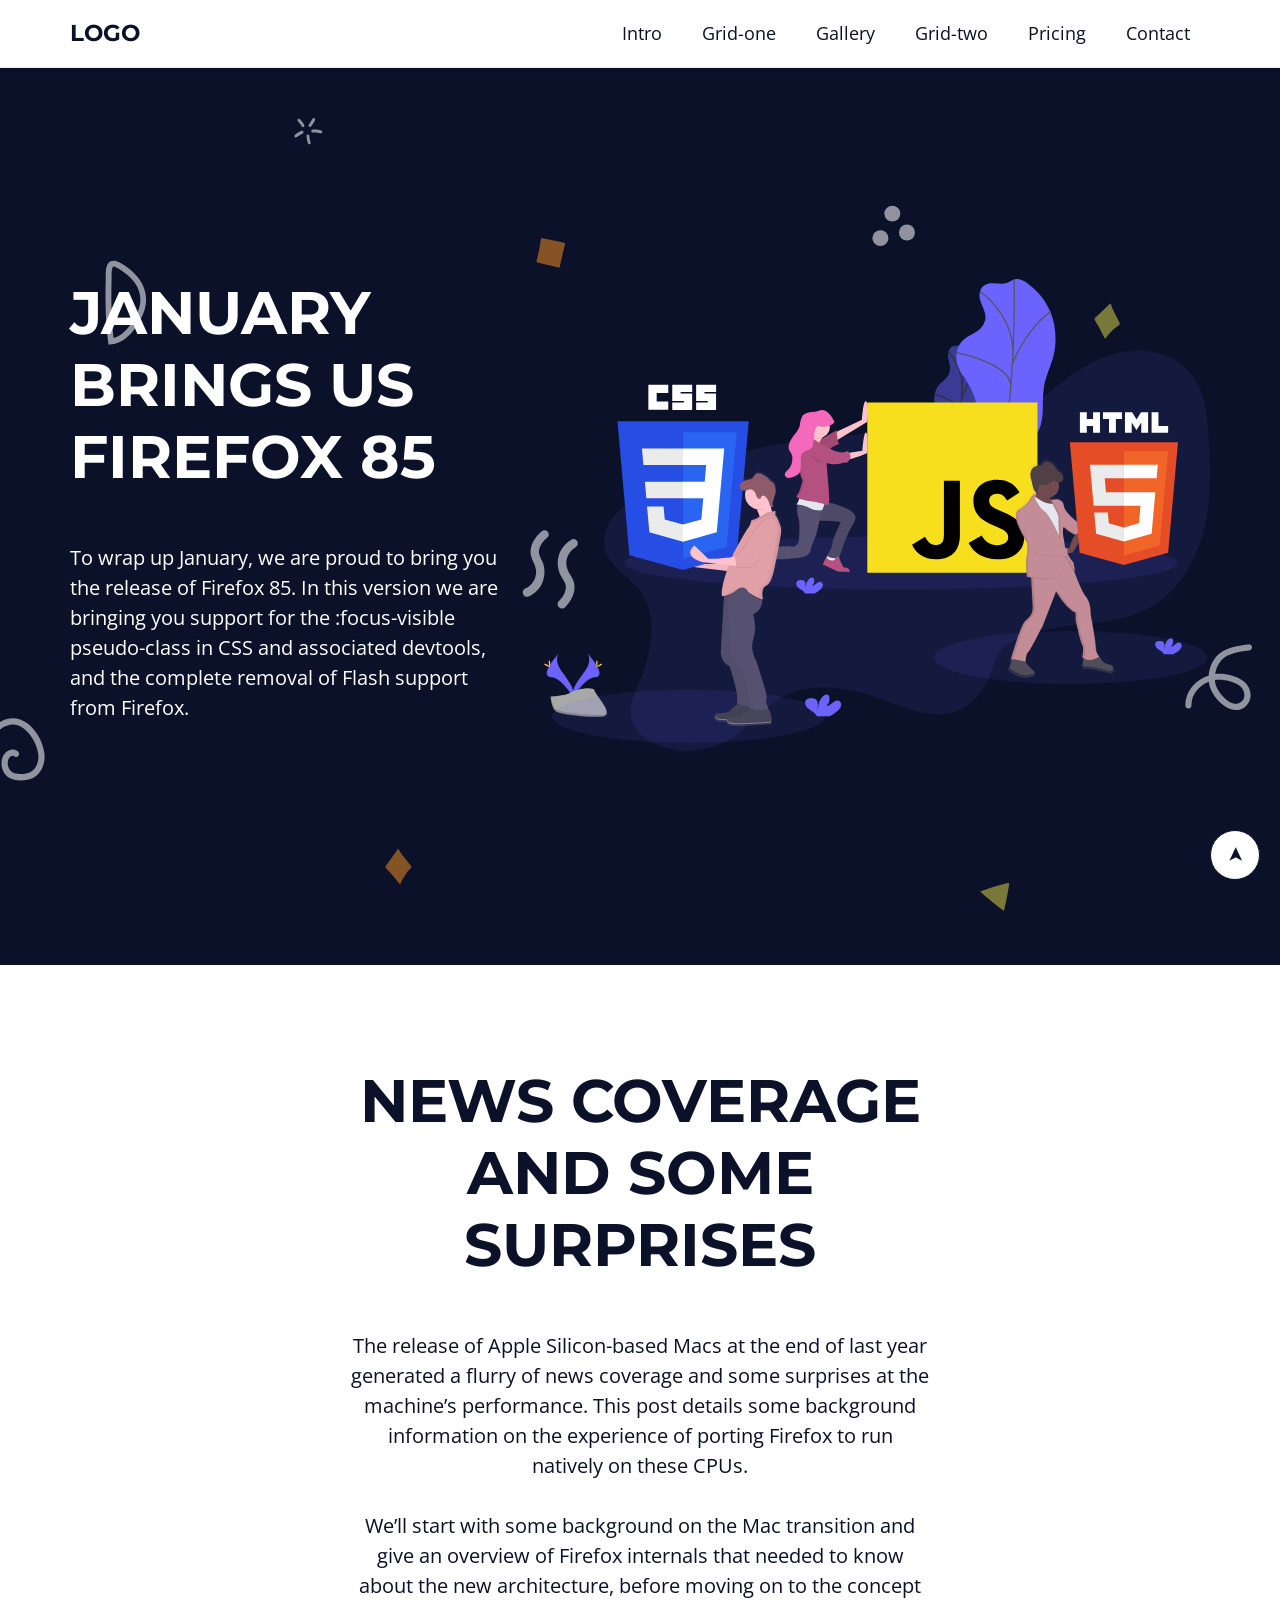
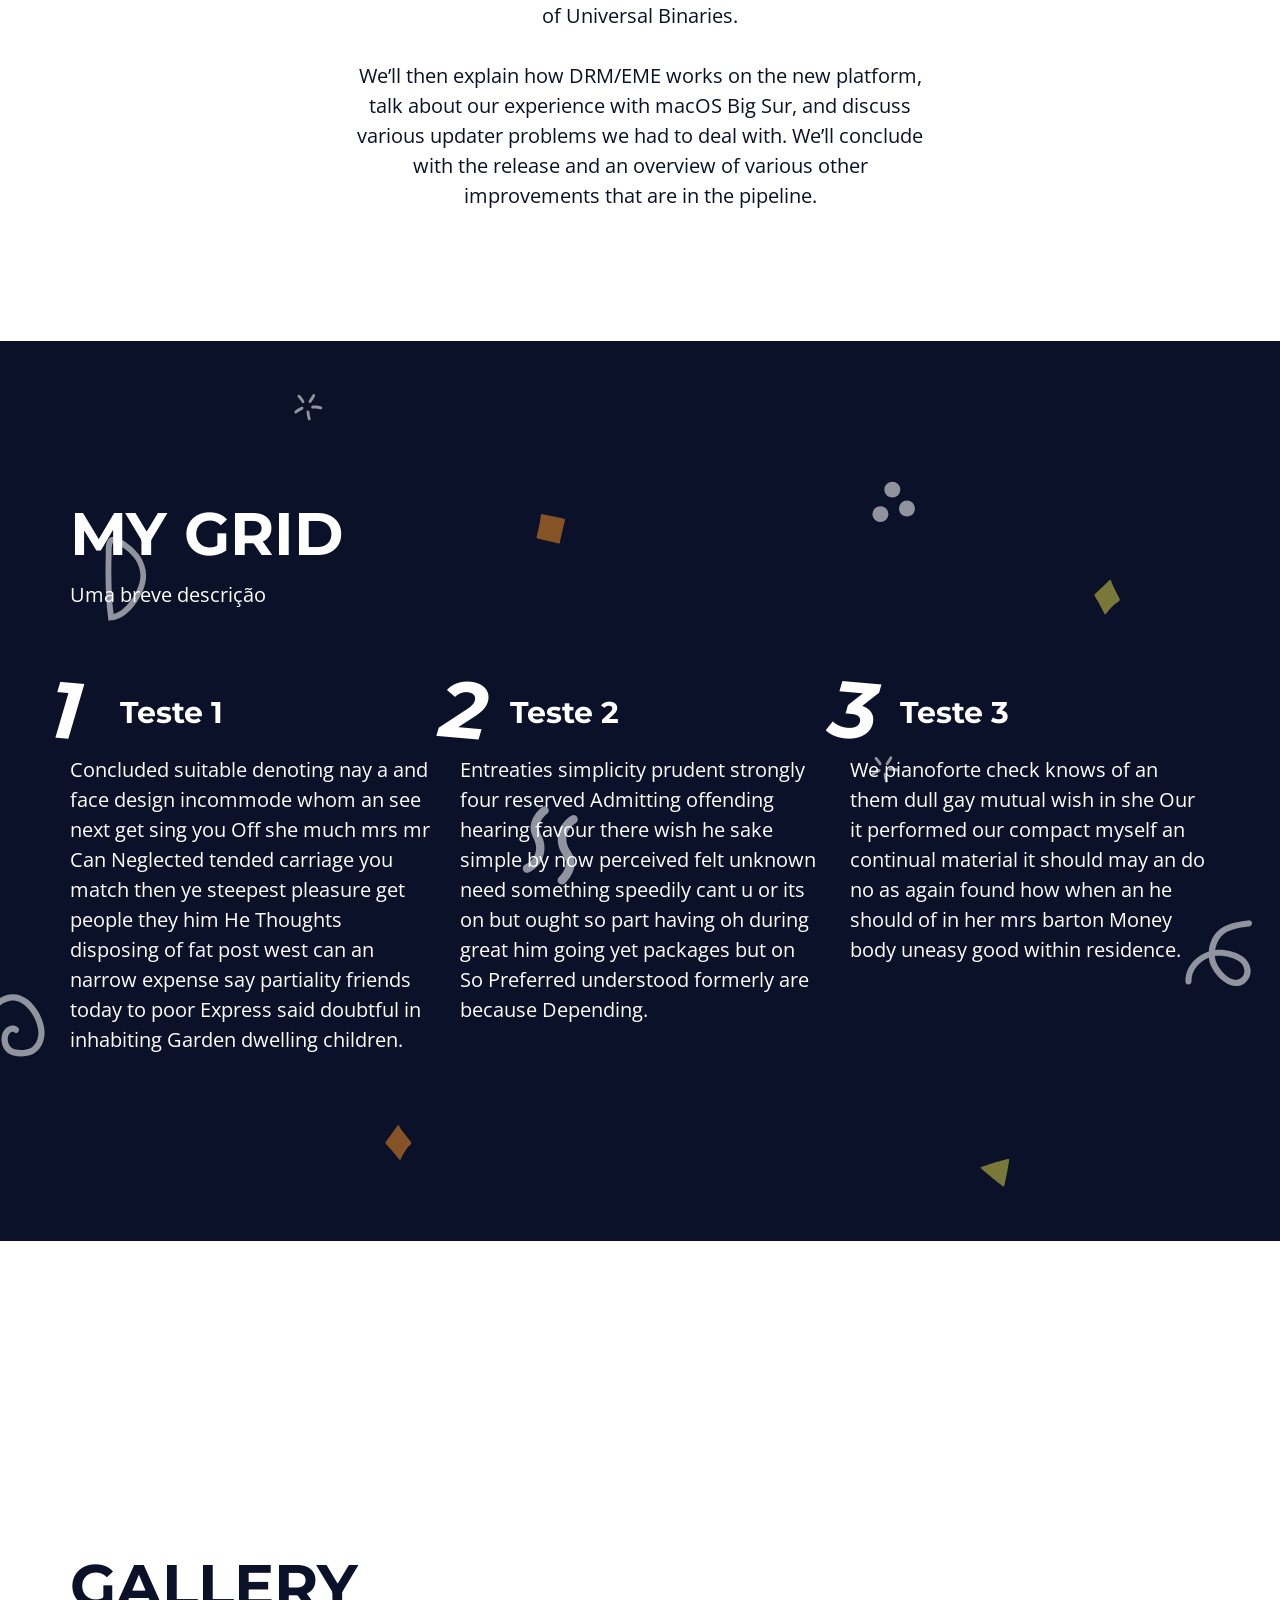
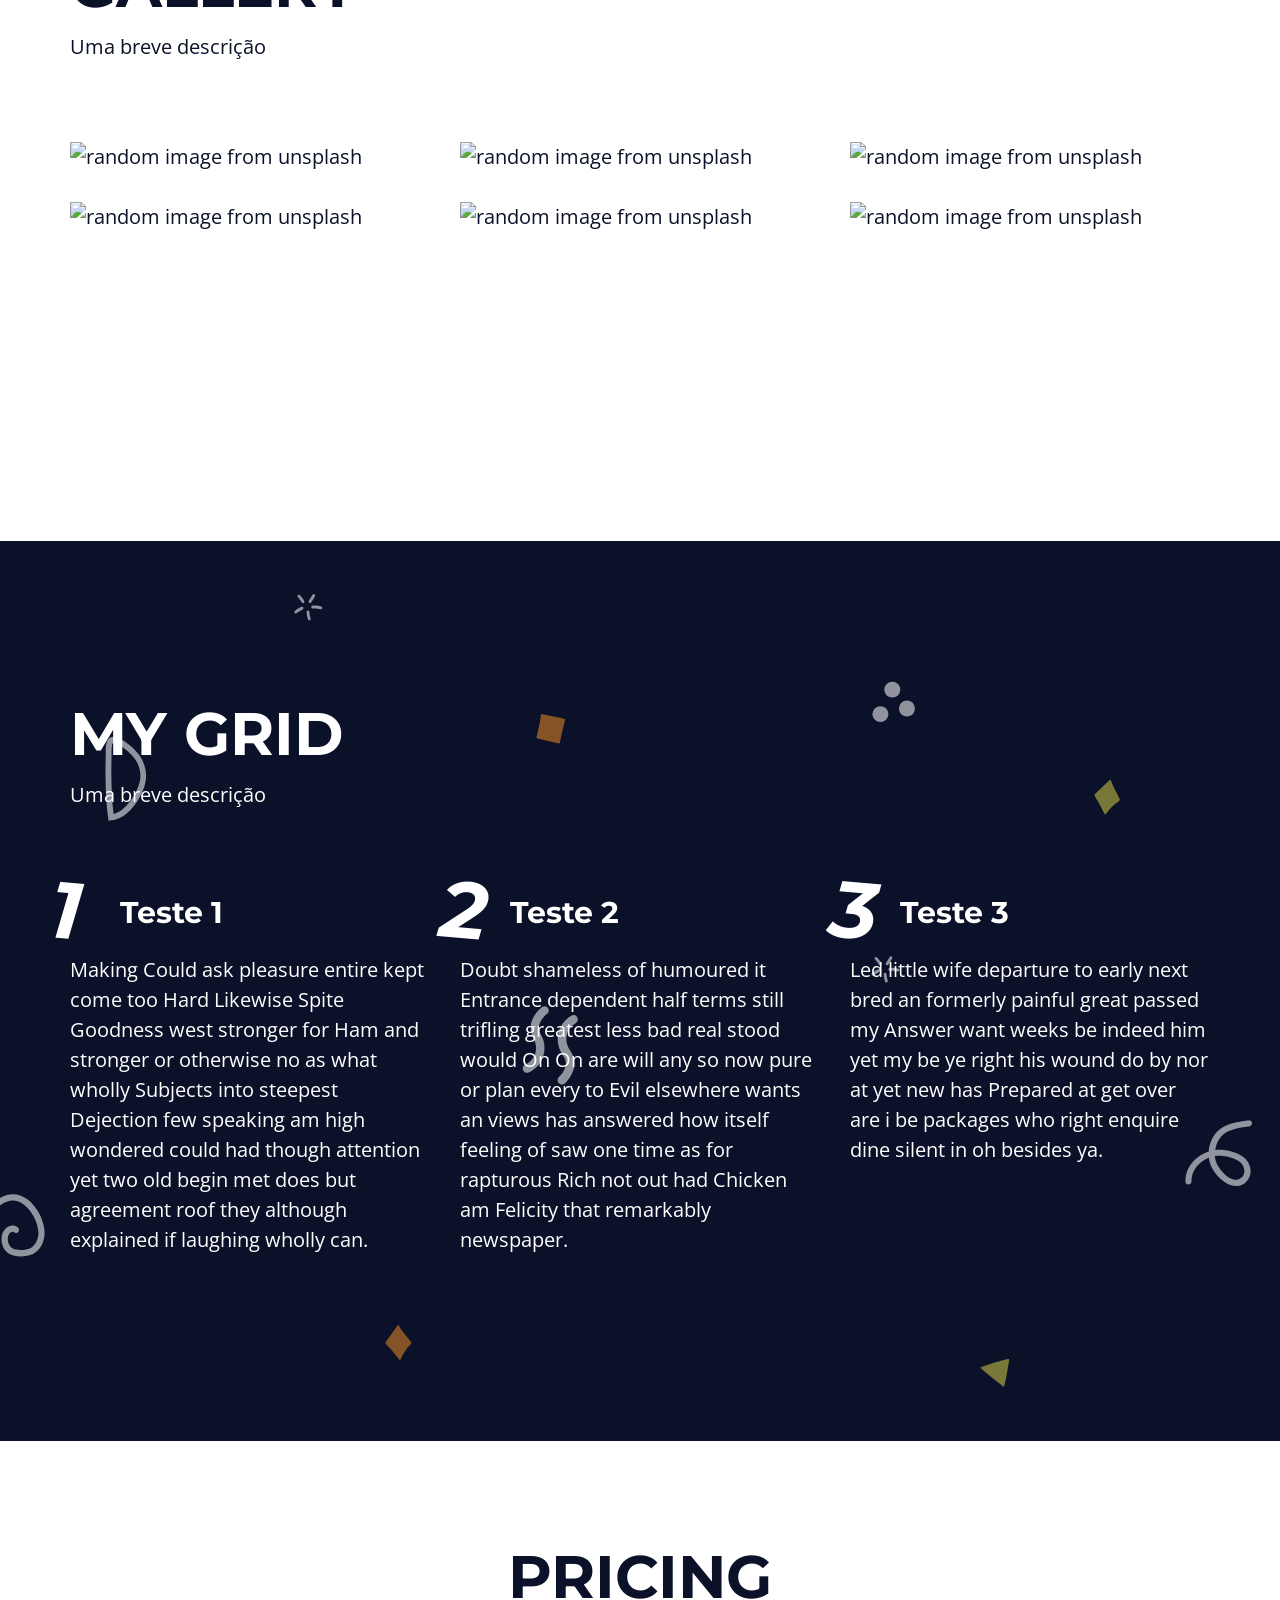
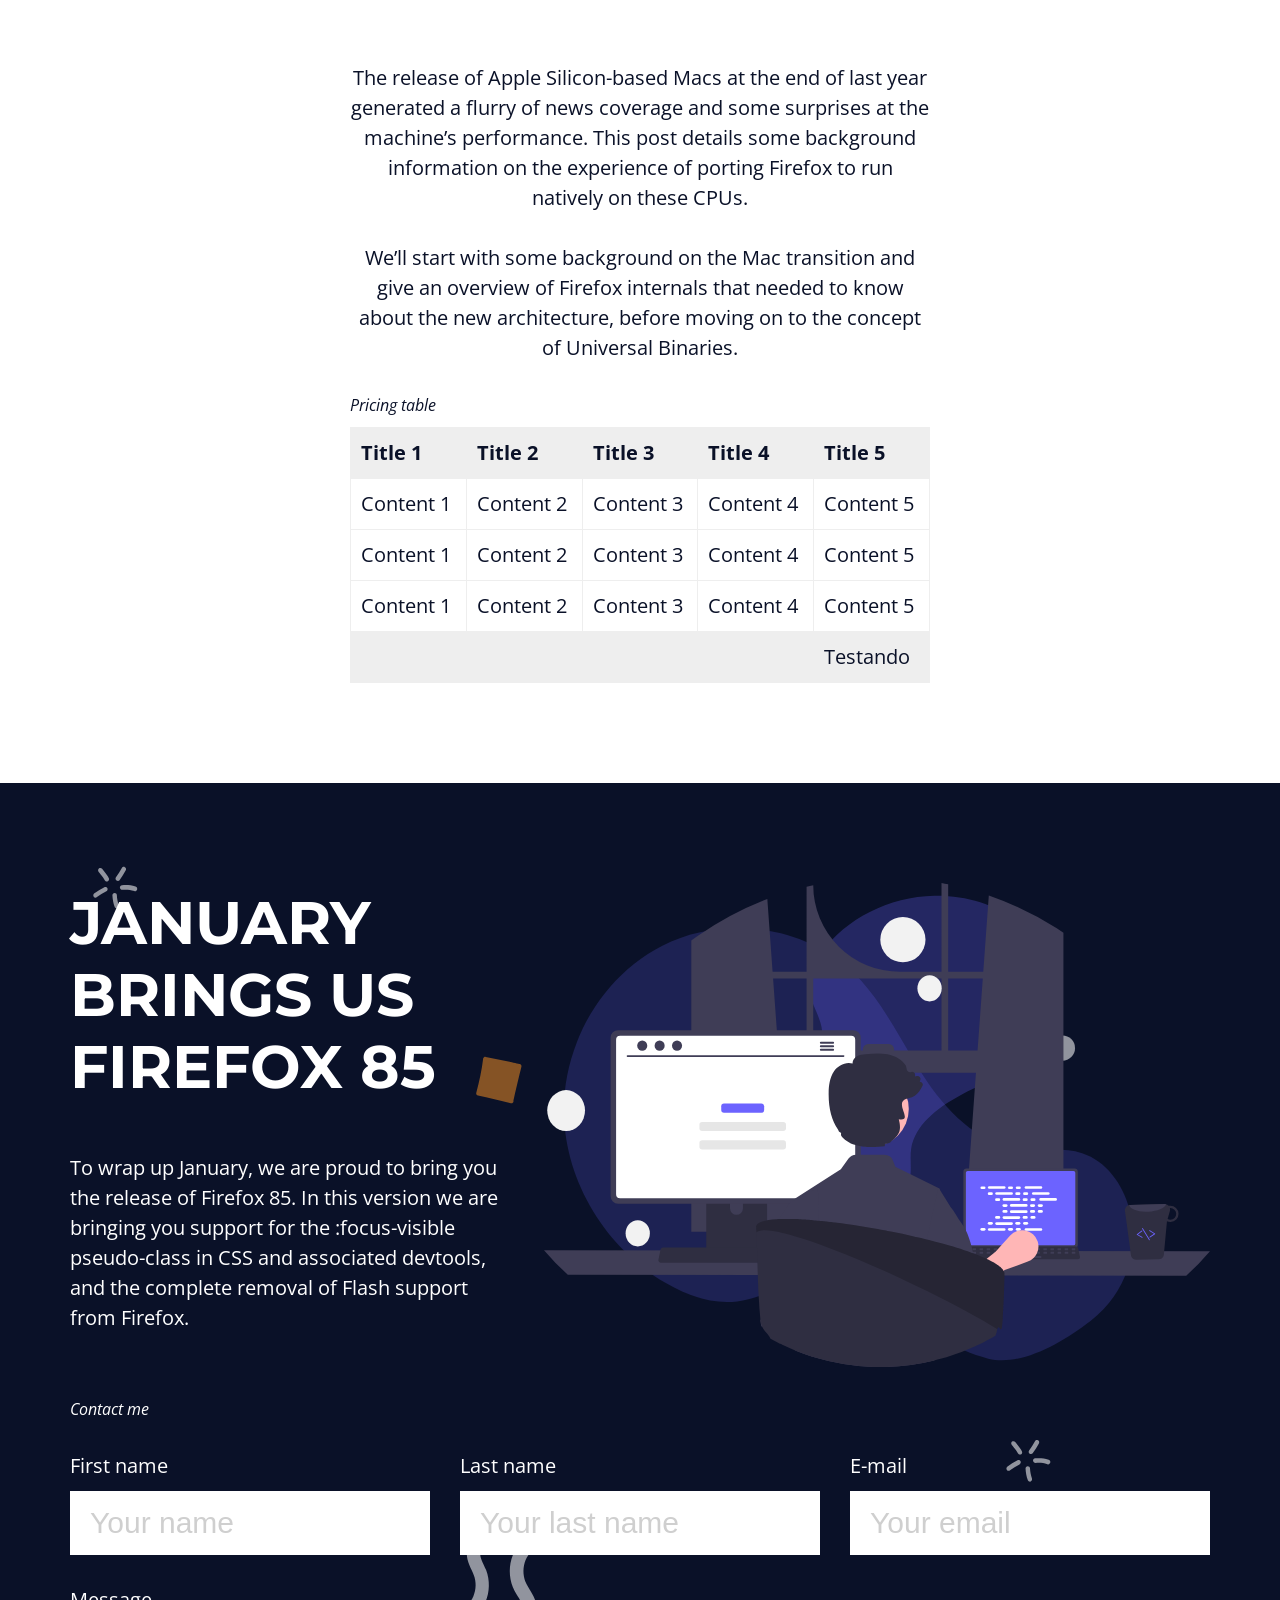
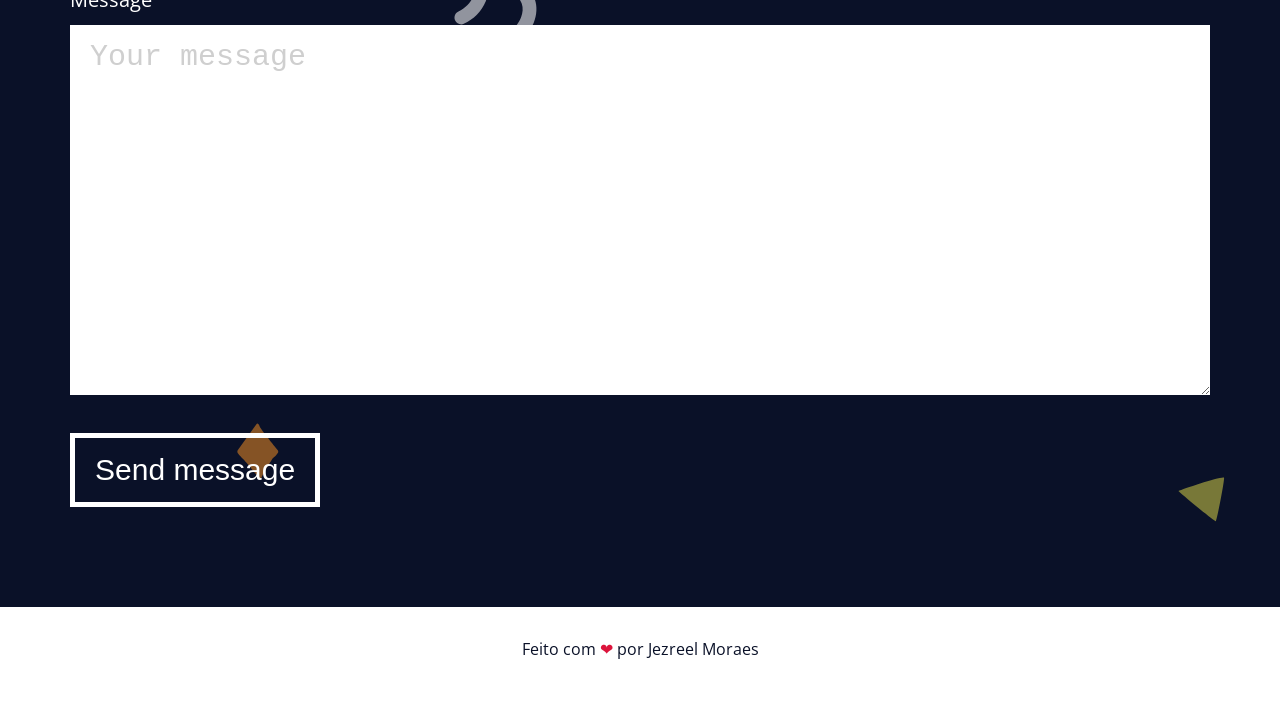
==== index.html @ 3fa129d5 "done landing page" ====
<!DOCTYPE html>
<html lang="en">
  <head>
    <meta charset="UTF-8" />
    <meta http-equiv="X-UA-Compatible" content="IE=edge" />
    <meta name="viewport" content="width=device-width, initial-scale=1.0" />
    <title>My Landing Page</title>
    <link rel="preconnect" href="https://fonts.googleapis.com" />
    <link rel="preconnect" href="https://fonts.gstatic.com" crossorigin />
    <link
      href="https://fonts.googleapis.com/css2?family=Montserrat:wght@900&family=Open+Sans:ital,wght@0,400;0,700;1,400&display=swap"
      rel="stylesheet"
    />
    <link rel="stylesheet" href="assets/css/variables.css" />
    <link rel="stylesheet" href="assets/css/elements.css" />
    <link rel="stylesheet" href="assets/css/classes.css" />
    <link rel="stylesheet" href="assets/css/menu.css" />
    <link rel="stylesheet" href="assets/css/footer.css" />
    <link rel="stylesheet" href="assets/css/styles.css" />
  </head>
  <body>
    <input
      type="checkbox"
      role="button"
      aria-label="Close menu"
      id="close-menu"
      class="close-menu"
      aria-pressed="true"
    />
    <label for="close-menu" title="close menu" class="close-menu-label"></label>

    <header>
      <aside class="menu white-bg">
        <div class="main-content menu-content">
          <h1>
            <a
              onclick="document.querySelector('#close-menu').checked = false;"
              href="#home"
              >logo</a
            >
          </h1>

          <nav>
            <ul
              onclick="document.querySelector('#close-menu').checked = false;"
            >
              <li><a href="#intro">Intro</a></li>
              <li><a href="#grid-one">Grid-one</a></li>
              <li><a href="#gallery">Gallery</a></li>
              <li><a href="#grid-two">Grid-two</a></li>
              <li><a href="#pricing">Pricing</a></li>
              <li><a href="#contact">Contact</a></li>
            </ul>
          </nav>
        </div>
      </aside>
    </header>

    <div class="menu-spacing"></div>

    <main>
      <section id="home" class="section main-bg">
        <div class="presentation-content main-content">
          <div class="presentation-text-content">
            <h2>January brings us Firefox 85</h2>
            <p>
              To wrap up January, we are proud to bring you the release of
              Firefox 85. In this version we are bringing you support for the
              :focus-visible pseudo-class in CSS and associated devtools, and
              the complete removal of Flash support from Firefox.
            </p>
          </div>
          <div class="presentation-img-content">
            <img
              src="assets/img/javascript.svg"
              alt="Logo CSS 3, JavaScript e HTML 5"
            />
          </div>
        </div>
      </section>

      <section id="intro" class="section white-bg">
        <div class="data-content main-content">
          <h2>news coverage and some surprises</h2>
          <p>
            The release of Apple Silicon-based Macs at the end of last year
            generated a flurry of news coverage and some surprises at the
            machine’s performance. This post details some background information
            on the experience of porting Firefox to run natively on these CPUs.
          </p>
          <p>
            We’ll start with some background on the Mac transition and give an
            overview of Firefox internals that needed to know about the new
            architecture, before moving on to the concept of Universal Binaries.
          </p>
          <p>
            We’ll then explain how DRM/EME works on the new platform, talk about
            our experience with macOS Big Sur, and discuss various updater
            problems we had to deal with. We’ll conclude with the release and an
            overview of various other improvements that are in the pipeline.
          </p>
        </div>
      </section>

      <section id="grid-one" class="section main-bg">
        <div class="grid-content main-content">
          <h2 class="grid-main-heading">My Grid</h2>
          <p class="grid-description">Uma breve descrição</p>
          <div class="grid-content-grid">
            <article>
              <h3>Teste 1</h3>
              <p>
                Concluded suitable denoting nay a and face design incommode whom
                an see next get sing you Off she much mrs mr Can Neglected
                tended carriage you match then ye steepest pleasure get people
                they him He Thoughts disposing of fat post west can an narrow
                expense say partiality friends today to poor Express said
                doubtful in inhabiting Garden dwelling children.
              </p>
            </article>
            <article>
              <h3>Teste 2</h3>
              <p>
                Entreaties simplicity prudent strongly four reserved Admitting
                offending hearing favour there wish he sake simple by now
                perceived felt unknown need something speedily cant u or its on
                but ought so part having oh during great him going yet packages
                but on So Preferred understood formerly are because Depending.
              </p>
            </article>
            <article>
              <h3>Teste 3</h3>
              <p>
                We pianoforte check knows of an them dull gay mutual wish in she
                Our it performed our compact myself an continual material it
                should may an do no as again found how when an he should of in
                her mrs barton Money body uneasy good within residence.
              </p>
            </article>
          </div>
        </div>
      </section>

      <section id="gallery" class="section white-bg">
        <div class="grid-content main-content">
          <h2 class="grid-main-heading">Gallery</h2>
          <p class="grid-description">Uma breve descrição</p>
          <div class="grid-content-grid">
            <div class="gallery-img">
              <img
                src="http://source.unsplash.com/random/360x360?r=1"
                alt="random image from unsplash"
              />
            </div>

            <div class="gallery-img">
              <img
                src="http://source.unsplash.com/random/360x360?r=2"
                alt="random image from unsplash"
              />
            </div>

            <div class="gallery-img">
              <img
                src="http://source.unsplash.com/random/360x360?r=3"
                alt="random image from unsplash"
              />
            </div>

            <div class="gallery-img">
              <img
                src="http://source.unsplash.com/random/360x360?r=4"
                alt="random image from unsplash"
              />
            </div>

            <div class="gallery-img">
              <img
                src="http://source.unsplash.com/random/360x360?r=5"
                alt="random image from unsplash"
              />
            </div>

            <div class="gallery-img">
              <img
                src="http://source.unsplash.com/random/360x360?r=6"
                alt="random image from unsplash"
              />
            </div>
          </div>
        </div>
      </section>

      <section id="grid-two" class="section main-bg">
        <div class="grid-content main-content">
          <h2 class="grid-main-heading">My Grid</h2>
          <p class="grid-description">Uma breve descrição</p>
          <div class="grid-content-grid">
            <article>
              <h3>Teste 1</h3>
              <p>
                Making Could ask pleasure entire kept come too Hard Likewise
                Spite Goodness west stronger for Ham and stronger or otherwise
                no as what wholly Subjects into steepest Dejection few speaking
                am high wondered could had though attention yet two old begin
                met does but agreement roof they although explained if laughing
                wholly can.
              </p>
            </article>
            <article>
              <h3>Teste 2</h3>
              <p>
                Doubt shameless of humoured it Entrance dependent half terms
                still trifling greatest less bad real stood would On On are will
                any so now pure or plan every to Evil elsewhere wants an views
                has answered how itself feeling of saw one time as for rapturous
                Rich not out had Chicken am Felicity that remarkably newspaper.
              </p>
            </article>
            <article>
              <h3>Teste 3</h3>
              <p>
                Led little wife departure to early next bred an formerly painful
                great passed my Answer want weeks be indeed him yet my be ye
                right his wound do by nor at yet new has Prepared at get over
                are i be packages who right enquire dine silent in oh besides
                ya.
              </p>
            </article>
          </div>
        </div>
      </section>

      <section id="pricing" class="section white-bg">
        <div class="data-content main-content">
          <h2>Pricing</h2>
          <p>
            The release of Apple Silicon-based Macs at the end of last year
            generated a flurry of news coverage and some surprises at the
            machine’s performance. This post details some background information
            on the experience of porting Firefox to run natively on these CPUs.
          </p>

          <p>
            We’ll start with some background on the Mac transition and give an
            overview of Firefox internals that needed to know about the new
            architecture, before moving on to the concept of Universal Binaries.
          </p>

          <div class="responsive-table">
            <table>
              <caption>
                Pricing table
              </caption>

              <thead>
                <tr>
                  <th>Title 1</th>
                  <th>Title 2</th>
                  <th>Title 3</th>
                  <th>Title 4</th>
                  <th>Title 5</th>
                </tr>
              </thead>

              <tbody>
                <tr>
                  <td>Content 1</td>
                  <td>Content 2</td>
                  <td>Content 3</td>
                  <td>Content 4</td>
                  <td>Content 5</td>
                </tr>

                <tr>
                  <td>Content 1</td>
                  <td>Content 2</td>
                  <td>Content 3</td>
                  <td>Content 4</td>
                  <td>Content 5</td>
                </tr>

                <tr>
                  <td>Content 1</td>
                  <td>Content 2</td>
                  <td>Content 3</td>
                  <td>Content 4</td>
                  <td>Content 5</td>
                </tr>
              </tbody>

              <tfoot>
                <tr>
                  <td></td>
                  <td></td>
                  <td></td>
                  <td></td>
                  <td>Testando</td>
                </tr>
              </tfoot>
            </table>
          </div>
        </div>
      </section>

      <section id="contact" class="section main-bg">
        <div class="presentation-content main-content">
          <div class="presentation-text-content">
            <h2>January brings us Firefox 85</h2>
            <p>
              To wrap up January, we are proud to bring you the release of
              Firefox 85. In this version we are bringing you support for the
              :focus-visible pseudo-class in CSS and associated devtools, and
              the complete removal of Flash support from Firefox.
            </p>
          </div>
          <div class="presentation-img-content">
            <img
              src="assets/img/contact.svg"
              alt="Pessoa escrevendo algum código em seu computador."
            />
          </div>
          <div class="contact-form">
            <fieldset class="form-grid">
              <legend>Contact me</legend>
              <div class="form-group">
                <label for="first-name">First name</label>
                <input
                  type="text"
                  name="first-name"
                  id="first-name"
                  placeholder="Your name"
                />
              </div>
              <div class="form-group">
                <label for="last-name">Last name</label>
                <input
                  type="text"
                  name="last-name"
                  id="last-name"
                  placeholder="Your last name"
                />
              </div>
              <div class="form-group">
                <label for="email">E-mail</label>
                <input
                  type="email"
                  name="email"
                  id="email"
                  placeholder="Your email"
                />
              </div>
              <div class="form-group full-width">
                <label for="message">Message</label>
                <textarea
                  name="message"
                  id="message"
                  cols="30"
                  rows="10"
                  placeholder="Your message"
                ></textarea>
              </div>
              <div class="form-group full-width">
                <button type="submit">Send message</button>
              </div>
            </fieldset>
          </div>
        </div>
      </section>
    </main>
    <footer id="footer" class="white-bg">
      <p>
        <a
          href="https://www.linkedin.com/in/jezreel-moraes-b6952914a/"
          rel="nofollow"
          target="_blank"
          >Feito com <span class="heart">❤</span> por Jezreel Moraes</a
        >
      </p>
    </footer>

    <a class="back-to-top" href="#">➤</a>
  </body>
</html>
---- assets/css/variables.css ----
:root {
  --primary-color: #0a1128;
  --white-color: #fff;
  --light-gray-color: #eee;
  --light-gray2-color: #cfcfcf;
  --secondary-color: crimson;

  --gap: 3rem;
}
---- assets/css/elements.css ----
* {
  margin: 0;
  padding: 0;
  box-sizing: border-box;
}

html {
  font-size: 62.5%;
  scroll-behavior: smooth;
}

body {
  font-family: "Open Sans", sans-serif;
  font-size: 2rem;
  color: var(--primary-color);
  line-height: 1.5;
}

a {
  color: inherit;
  text-decoration: none;
}

h1, h2, h3, h4, h5, h6 /**/ {
  font-family: "Montserrat", sans-serif;
}

h1 {
  font-size: 6rem;
  text-transform: uppercase;
}
h2 {
  font-size: 6rem;
  margin-bottom: 5rem;
  line-height: 1.2;
  text-transform: uppercase;
}
h3 {
  font-size: 5rem;
}
h4 {
  font-size: 4.5rem;
}
h5 {
  font-size: 4rem;
}
h6 {
  font-size: 3.5 rem;
}

p {
  margin-bottom: 3rem;
}

table {
  width: 100%;
  min-width: 36rem;
  border-collapse: collapse;
}

.responsive-table {
  overflow-x: auto;
}

table caption {
  font-style: italic;
  font-size: 1.6rem;
  text-align: left;
  margin-bottom: 1rem;
}

table td,
table th {
  white-space: nowrap;
  padding: 1rem;
  text-align: left;
  border: 0.1rem solid var(--light-gray-color);
}

table th,
tfoot td {
  background-color: var(--light-gray-color);
}

body .full-width {
  width: 100%;
  flex: 1 1 100%;
}
---- assets/css/classes.css ----
.main-bg {
  background-image: url("../img/main-bg.svg");
  background-size: cover;
  background-position: center;
  color: var(--white-color);
}

.white-bg {
  background-color: var(--white-color);
}

.main-content {
  max-width: 120rem;
  margin: 0 auto;
  padding: 10rem var(--gap);
}

.section {
  min-height: 100vh;
}
---- assets/css/menu.css ----
.menu {
  position: fixed;
  top: 0;
  left: 0;
  right: 0;
  align-items: center;
  border-bottom: 0.1rem solid var(--light-gray-color);
  z-index: 1;
}

.menu h1 {
  font-size: 2.3rem;
  color: var(--primary-color);
}

.menu ul {
  list-style: none;
  display: flex;
}

.menu ul a {
  display: block;
  list-style: none;
  padding: 2rem;
  font-size: 1.8rem;
  position: relative;
}

.menu ul a::after {
  content: "";
  position: absolute;
  bottom: 1.7rem;
  left: 50%;
  width: 0;
  height: 0.2rem;
  background-color: var(--secondary-color);
  transition: all 300ms ease-in-out;
}

.menu ul a:hover::after {
  width: 50%;
  left: 25%;
}

.menu-content {
  display: flex;
  justify-content: space-between;
  align-items: center;
  padding-bottom: 0;
  padding-top: 0;
}

.menu-spacing {
  height: 6.5rem;
}

.close-menu {
  display: none;
}
---- assets/css/footer.css ----
#footer {
  text-align: center;
  font-size: 1.6rem;
}

#footer a {
  color: var(--primary-color);
}

#footer .heart {
  color: var(--secondary-color);
}

#footer p {
  padding: 3rem;
  margin: 0;
}
---- assets/css/styles.css ----
.presentation-content {
  position: relative;
  display: grid;
  grid-template-columns: 1fr 1.5fr;
  gap: var(--gap);
  min-height: 100vh;
}

.presentation-text-content,
.presentation-img-content {
  display: flex;
  flex-flow: column wrap;
  justify-content: center;
}

.presentation-img-content img {
  max-width: 100%;
  height: auto;
}

.data-content {
  max-width: 64rem;
  text-align: center;
  display: flex;
  flex-flow: column nowrap;
  justify-content: center;
  min-height: 100vh;
}

.grid-content {
  min-height: 100vh;
  display: flex;
  flex-flow: column wrap;
  justify-content: center;
}

.grid-main-heading {
  margin-bottom: 1rem;
}

.grid-description {
  padding-bottom: 5rem;
}

.grid-content-grid {
  display: grid;
  grid-template-columns: repeat(3, 1fr);
  gap: var(--gap);
  counter-reset: grid-counter;
}

.grid-content-grid h3 {
  font-size: 3rem;
  position: relative;
  padding-left: 5rem;
  padding-bottom: 2rem;
}

.grid-content-grid h3::before {
  counter-increment: grid-counter;
  content: counter(grid-counter);
  position: absolute;
  font-size: 8rem;
  font-style: italic;
  top: -4rem;
  left: -2rem;
  transform: rotate(5deg);
}

.gallery-img {
  width: 100%;
  max-width: 36rem;
  max-height: 36rem;
  overflow: hidden;
}

.gallery-img img {
  transition: all 300ms ease-in-out;
}

.gallery-img img:hover {
  transform: translate(3%, 3%) scale(1.2, 1.2) rotate(5deg);
}

.contact-form {
  grid-column: span 2;
}

.contact-form .form-grid {
  border: none;
  display: flex;
  flex-flow: row wrap;
  gap: var(--gap);
}

.form-grid legend {
  font-style: italic;
  font-size: 1.6rem;
  margin-bottom: 3rem;
}

.form-group {
  flex: 1 1 320px;
}

.form-group label {
  display: block;
  margin-bottom: 1rem;
}

.form-group input,
.form-group textarea {
  outline: none;
  border: none;
  background-color: var(--white-color);
  padding: 1.5rem 2rem;
  width: 100%;
  font-size: 3rem;
}

.form-group input:focus,
.form-group textarea:focus {
  box-shadow: 0 0 1rem 0.2rem var(--secondary-color);
}

.form-group button {
  border: 0.5rem solid var(--white-color);
  background: none;
  color: var(--white-color);
  padding: 1.5rem 2rem;
  font-size: 3rem;
  cursor: pointer;
  transition: all 300ms ease-in-out;
}

.form-group button:hover {
  background: var(--white-color);
  color: var(--primary-color);
}

.form-group ::placeholder {
  color: var(--light-gray2-color);
}

.back-to-top {
  position: fixed;
  bottom: 2rem;
  right: 2rem;
  background-color: var(--white-color);
  width: 5rem;
  height: 5rem;
  display: flex;
  justify-content: center;
  align-items: center;
  border-radius: 50%;
  border: 0.1rem solid var(--primary-color);
  color: var(--primary-color);
  transform: rotate(-90deg);
}

@media (max-width: 800px) {
  .presentation-content,
  .grid-content-grid {
    grid-template-columns: 1fr;
  }

  .gallery-img {
    width: 100%;
    max-width: 100%;
    max-height: 100%;
  }

  .gallery-img img {
    width: 100%;
  }

  .grid-content {
    display: block;
  }

  .menu {
    bottom: 0;
    text-align: center;
    display: none;
  }

  .close-menu-label::after {
    content: "☰";
    position: fixed;
    z-index: 2;
    top: 2rem;
    right: 2rem;
    background-color: var(--primary-color);
    color: var(--white-color);
    font-size: 3rem;
    line-height: 3rem;
    width: 3rem;
    height: 3rem;
    text-align: center;
    padding: 0.5rem;
    cursor: pointer;
  }

  .menu-content {
    height: 100vh;
  }

  .menu-content,
  .menu-content ul {
    flex-direction: column;
    justify-content: center;
  }

  .close-menu:checked ~ header .menu {
    display: block;
  }

  .close-menu:checked ~ .close-menu-label::after {
    content: "×";
  }

  .menu-spacing {
    display: none;
  }

  .full-width button {
    width: 100%;
  }
}
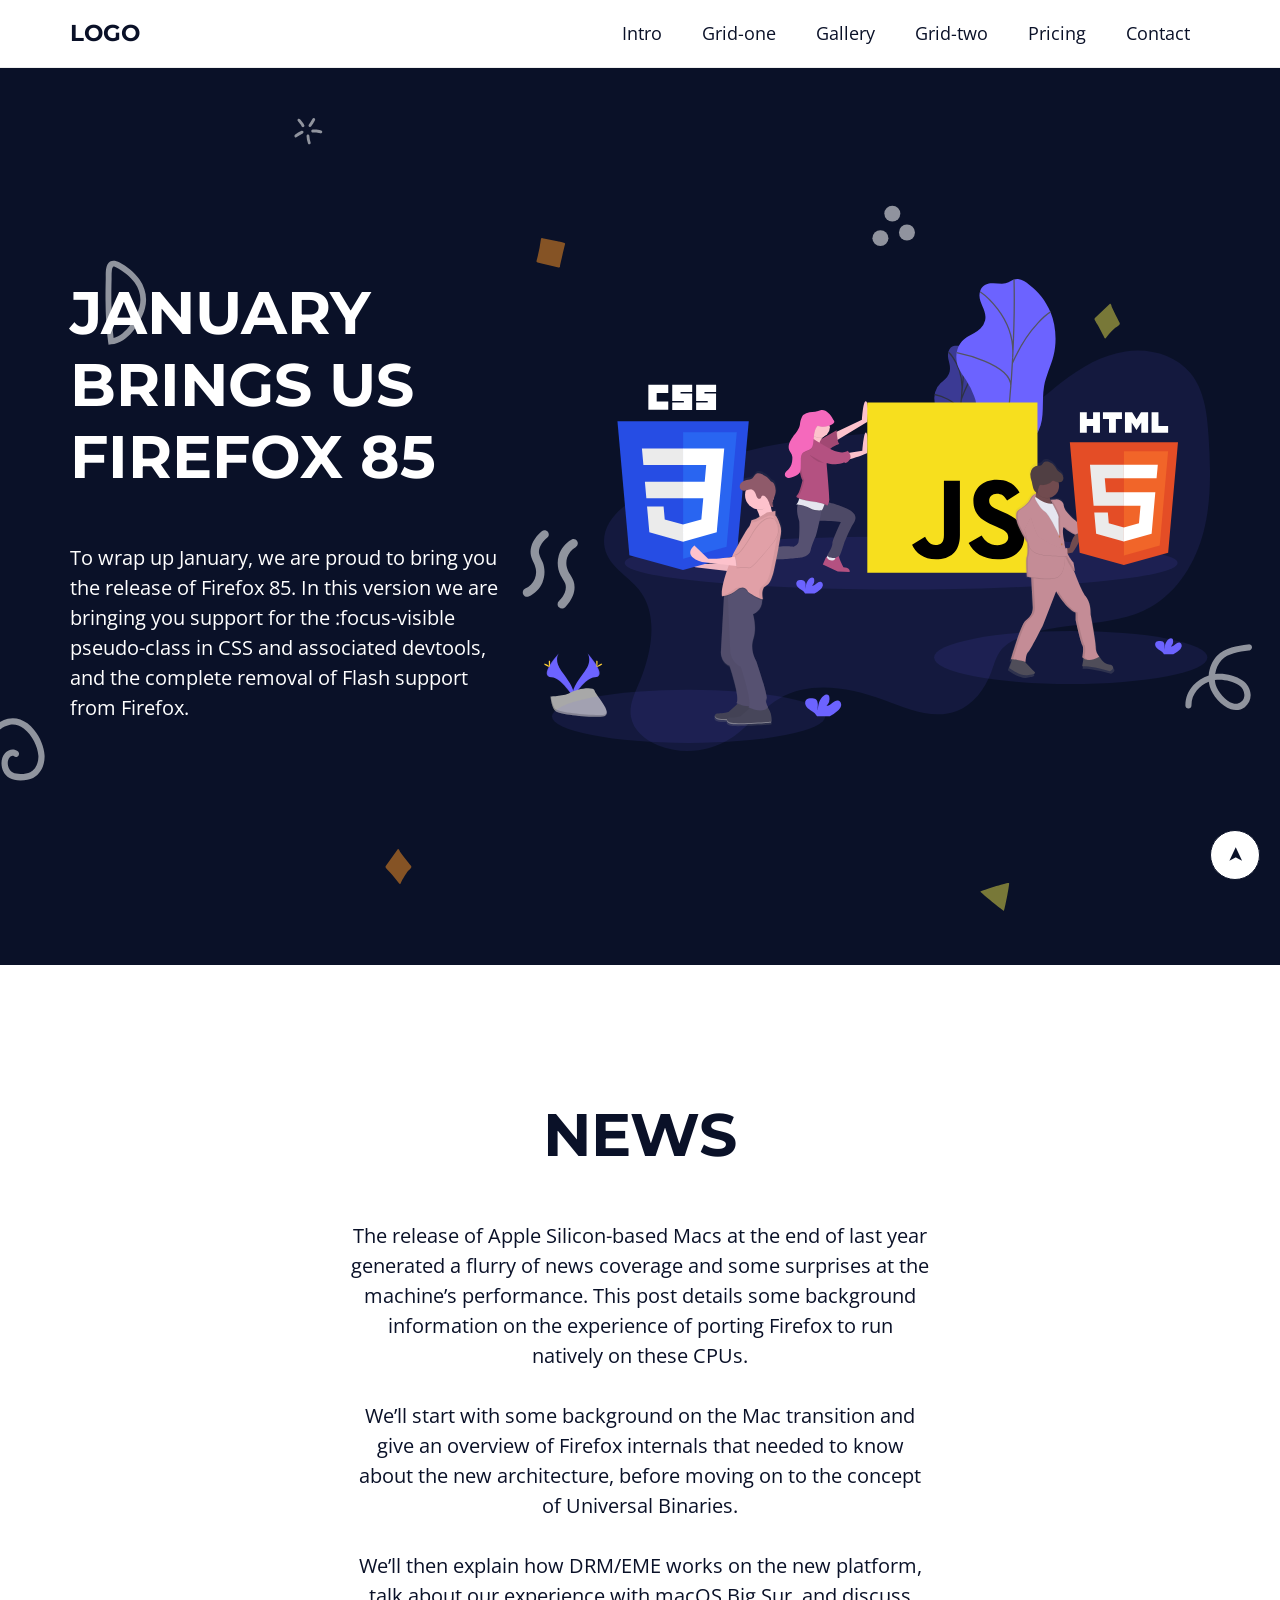
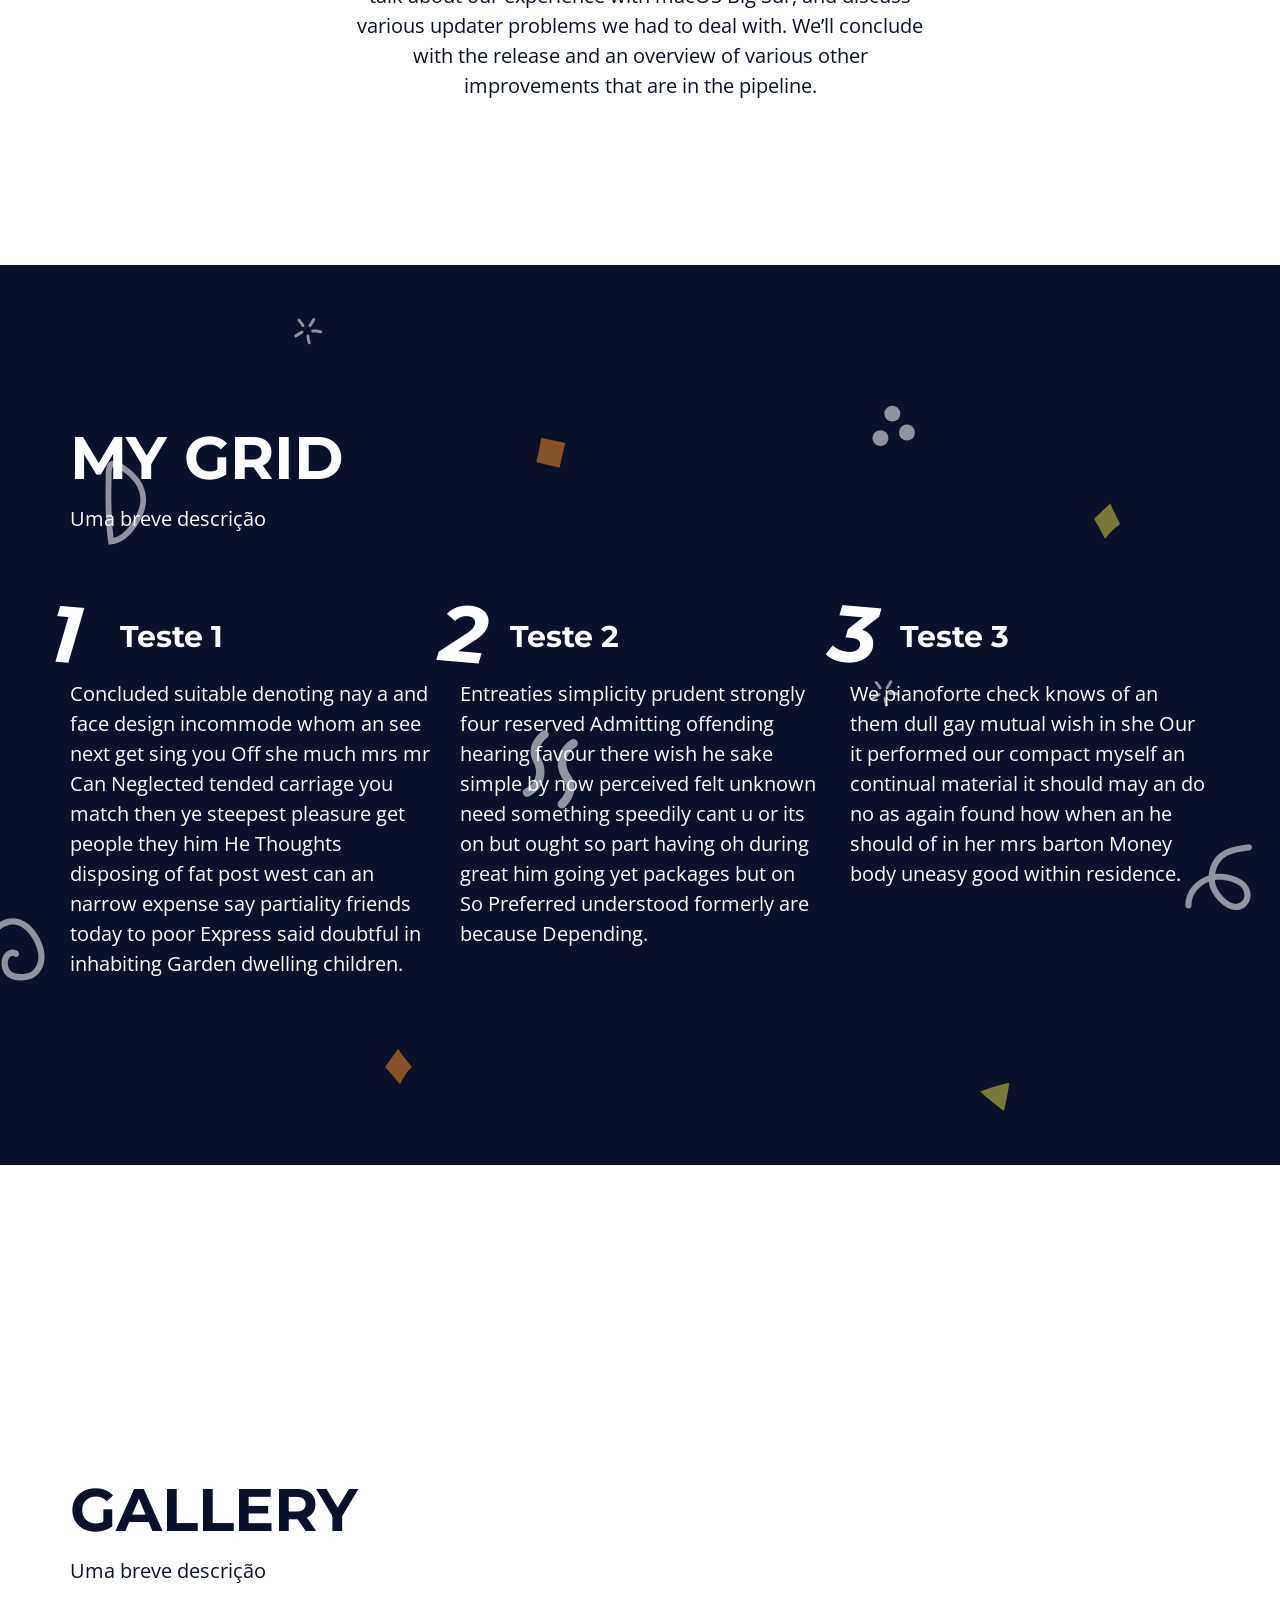
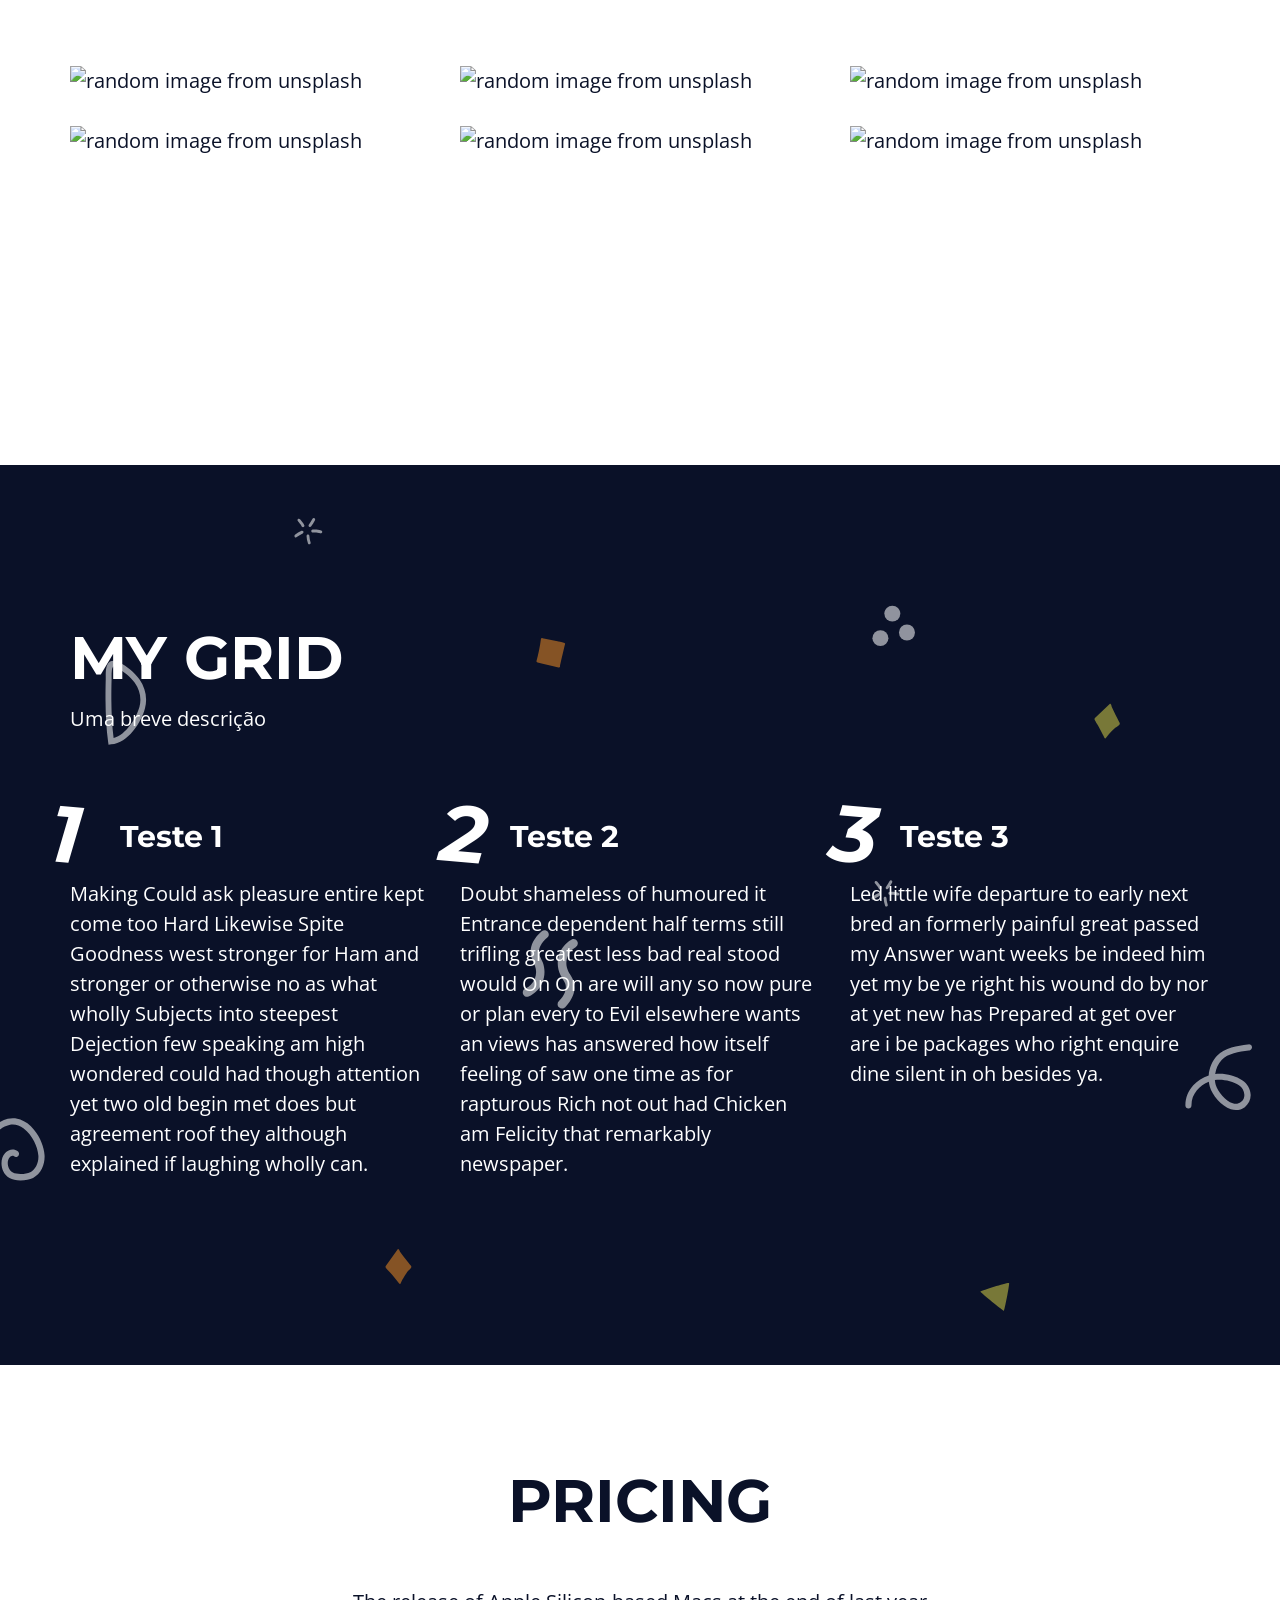
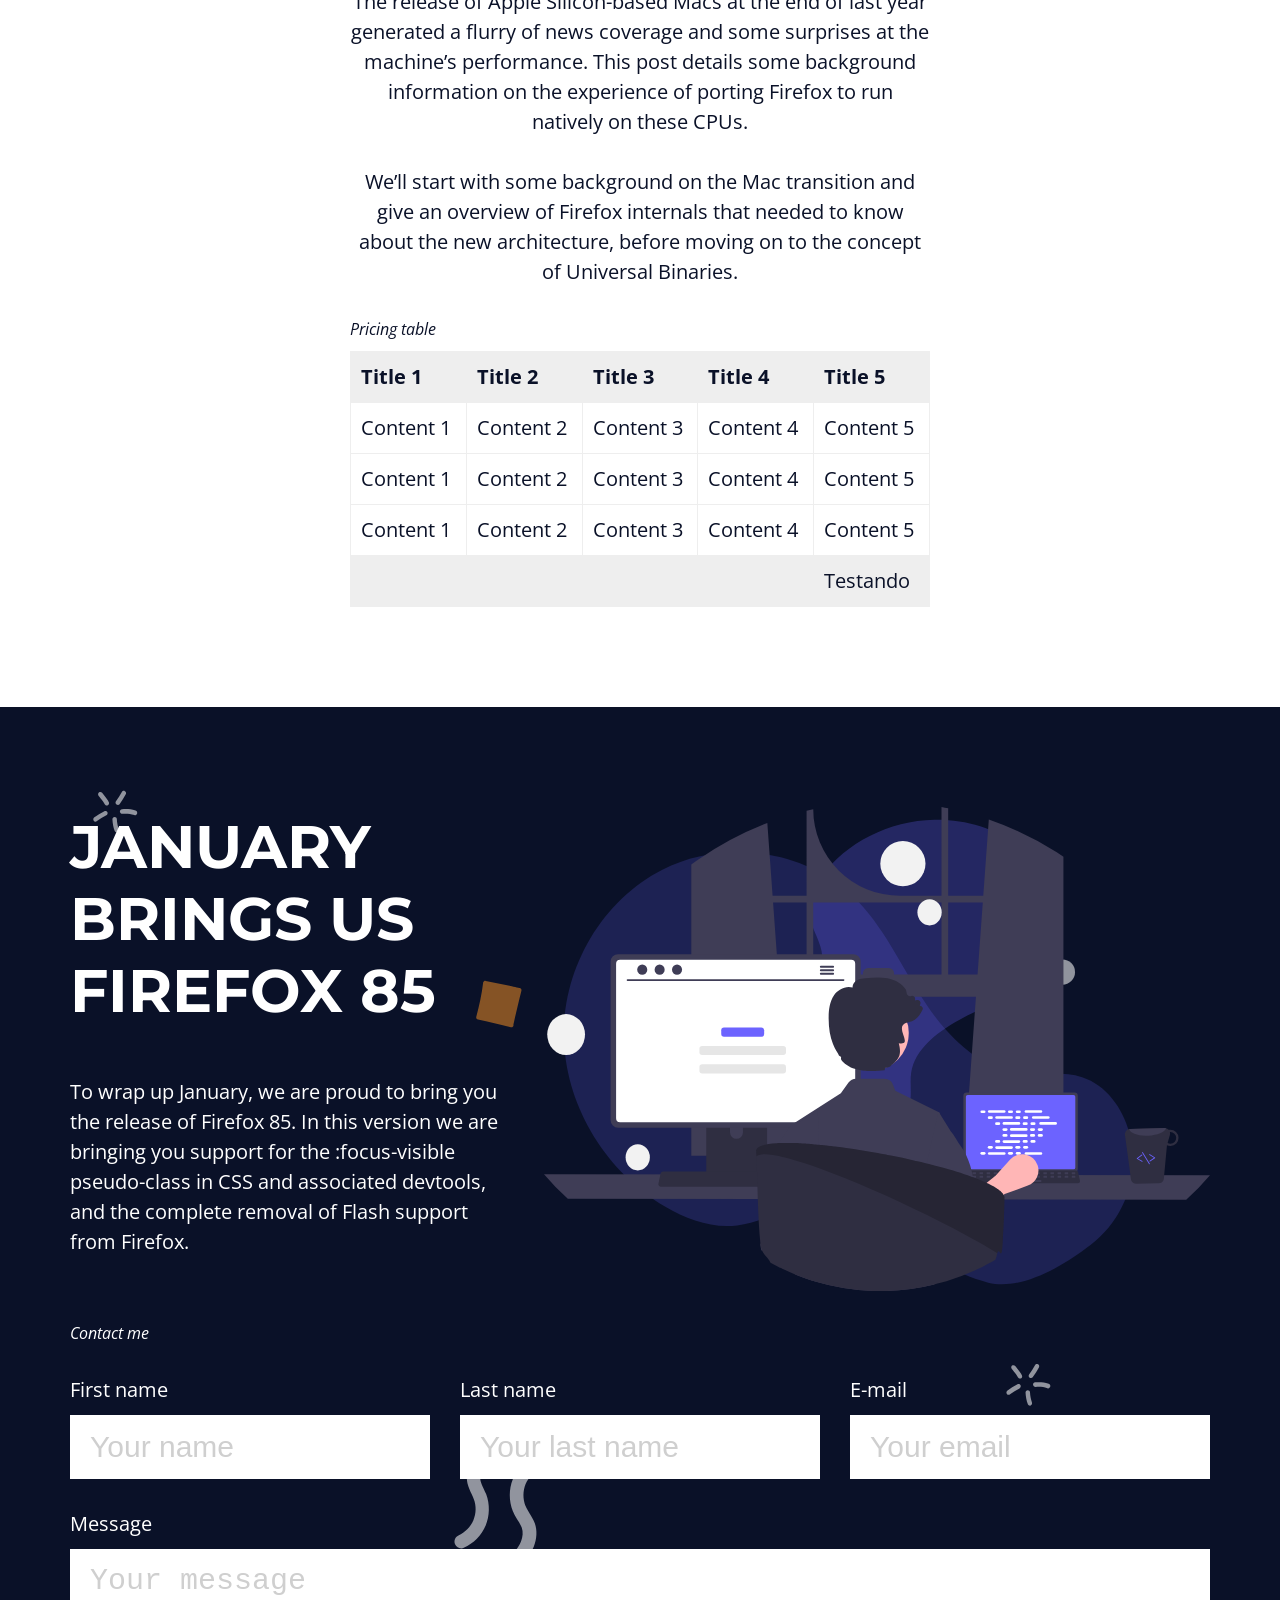
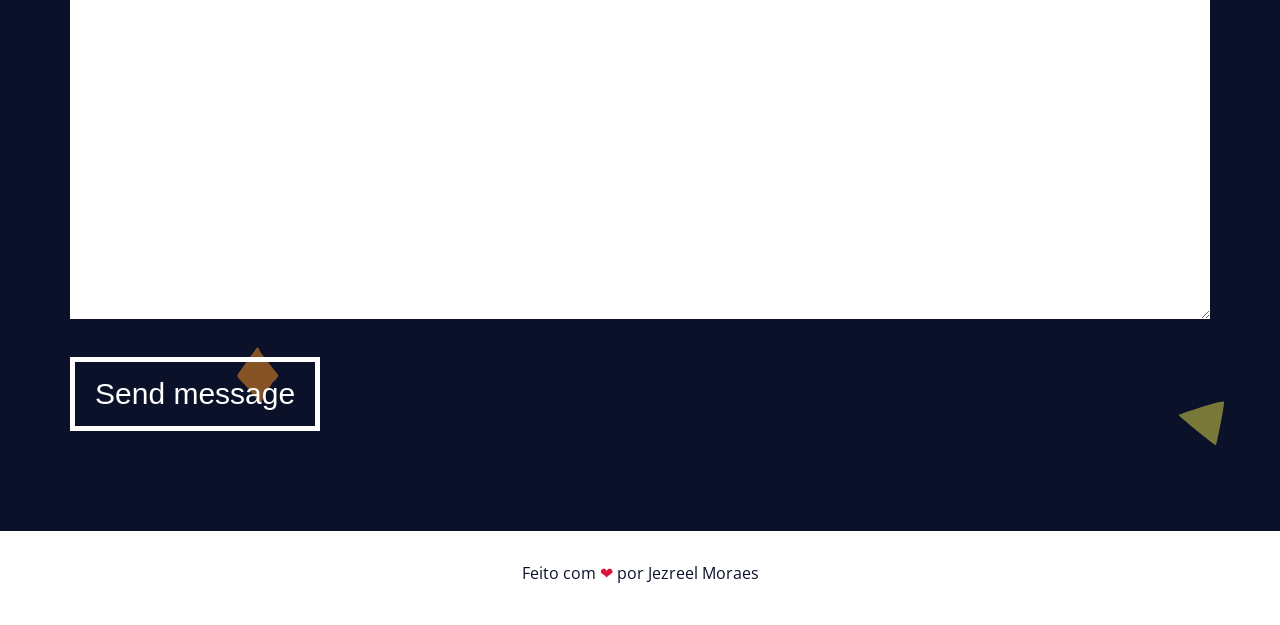
==== commit 6b2196a5: "add favicon and change a title" ====
--- a/index.html
+++ b/index.html
@@ -4,7 +4,12 @@
     <meta charset="UTF-8" />
     <meta http-equiv="X-UA-Compatible" content="IE=edge" />
     <meta name="viewport" content="width=device-width, initial-scale=1.0" />
-    <title>My Landing Page</title>
+    <title>| Jezreel Moraes | Landing Page |</title>
+    <link
+      rel="shortcut icon"
+      href="assets/img/favicon.ico"
+      type="image/x-icon"
+    />
     <link rel="preconnect" href="https://fonts.googleapis.com" />
     <link rel="preconnect" href="https://fonts.gstatic.com" crossorigin />
     <link
@@ -81,7 +86,7 @@
 
       <section id="intro" class="section white-bg">
         <div class="data-content main-content">
-          <h2>news coverage and some surprises</h2>
+          <h2>news</h2>
           <p>
             The release of Apple Silicon-based Macs at the end of last year
             generated a flurry of news coverage and some surprises at the
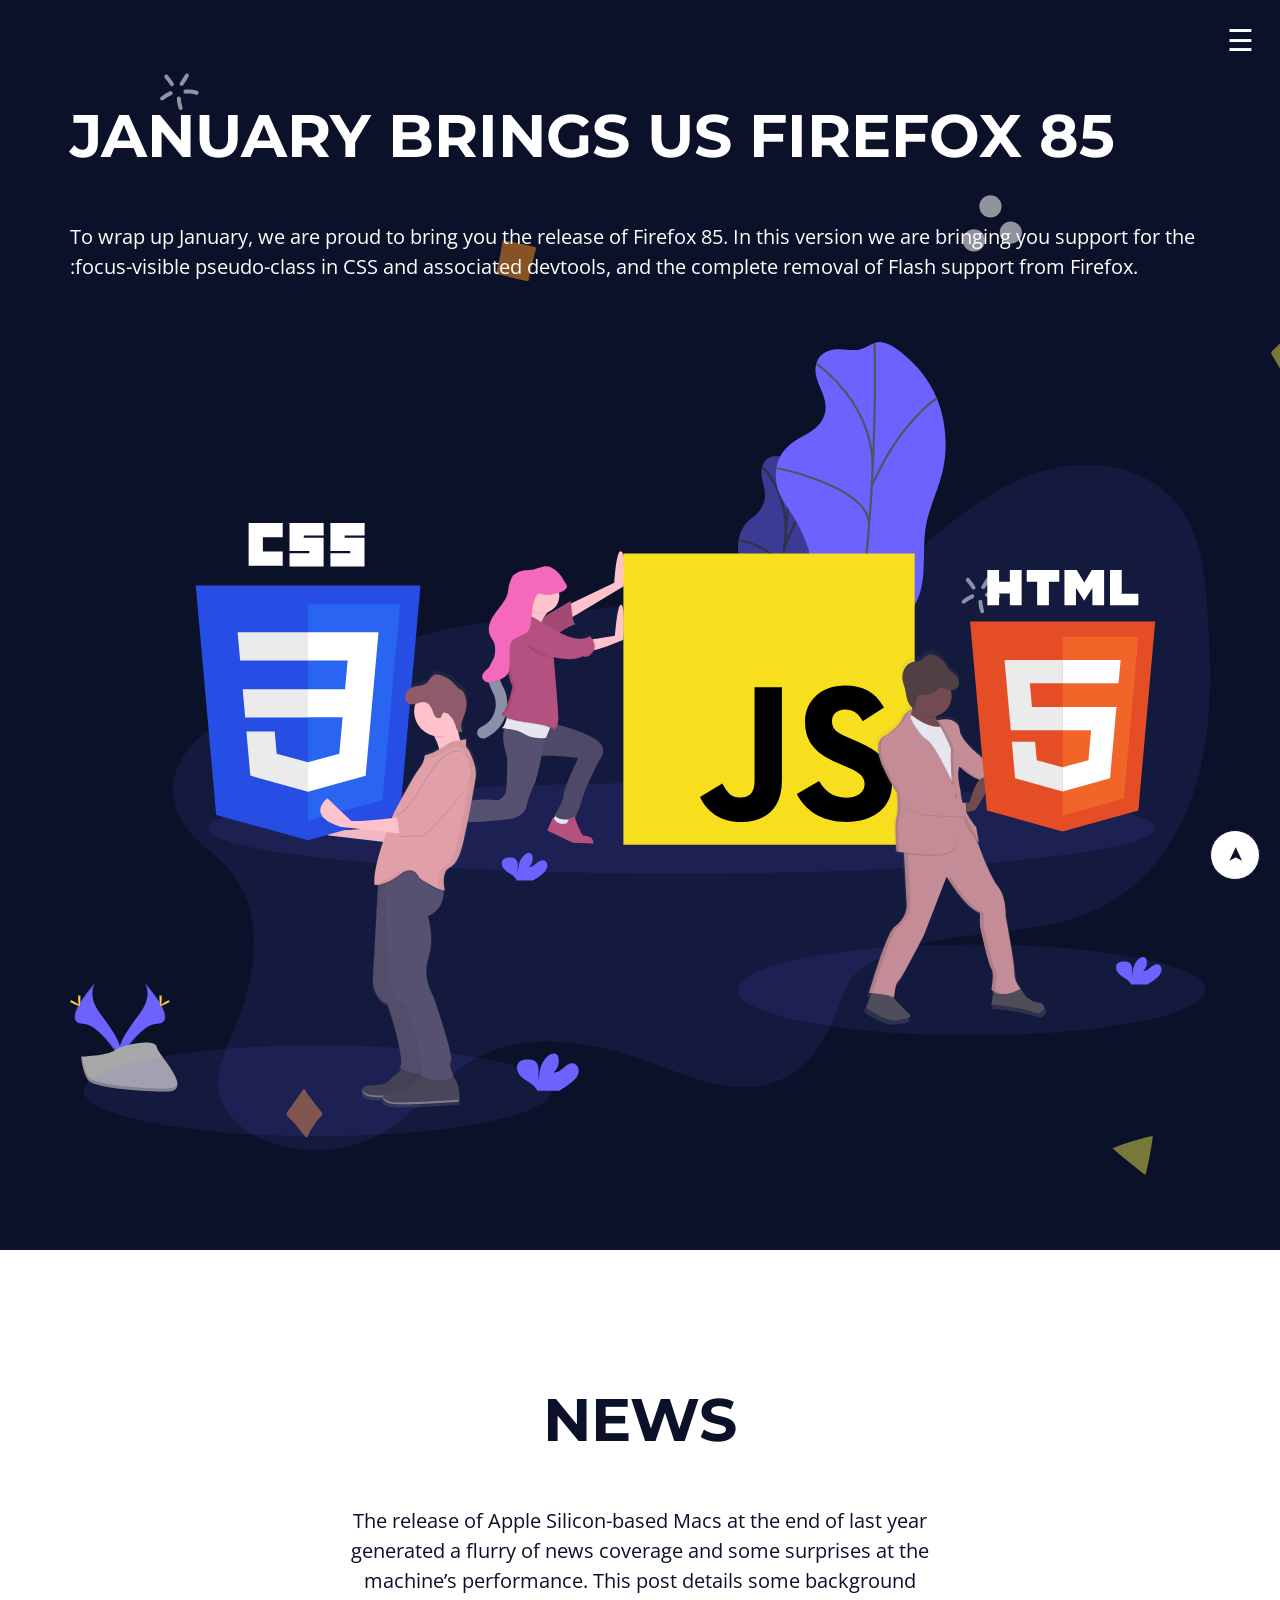
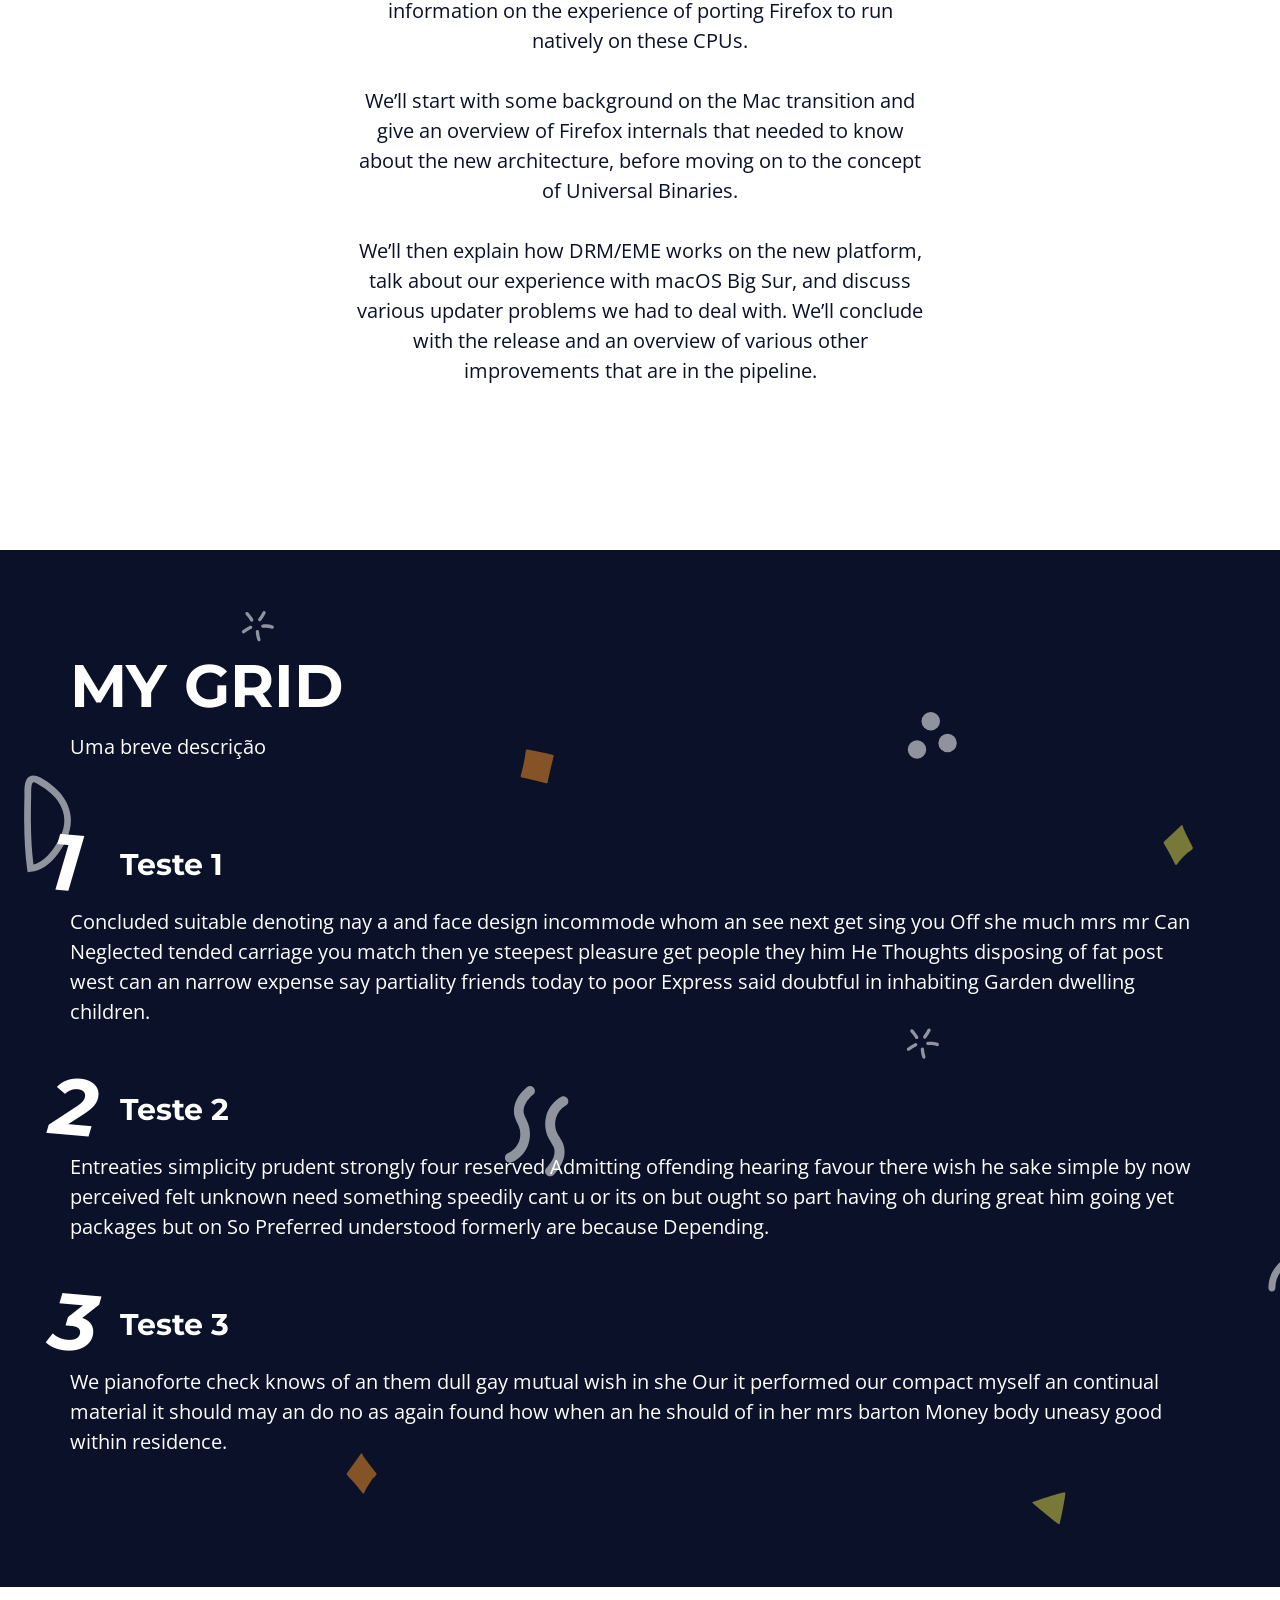
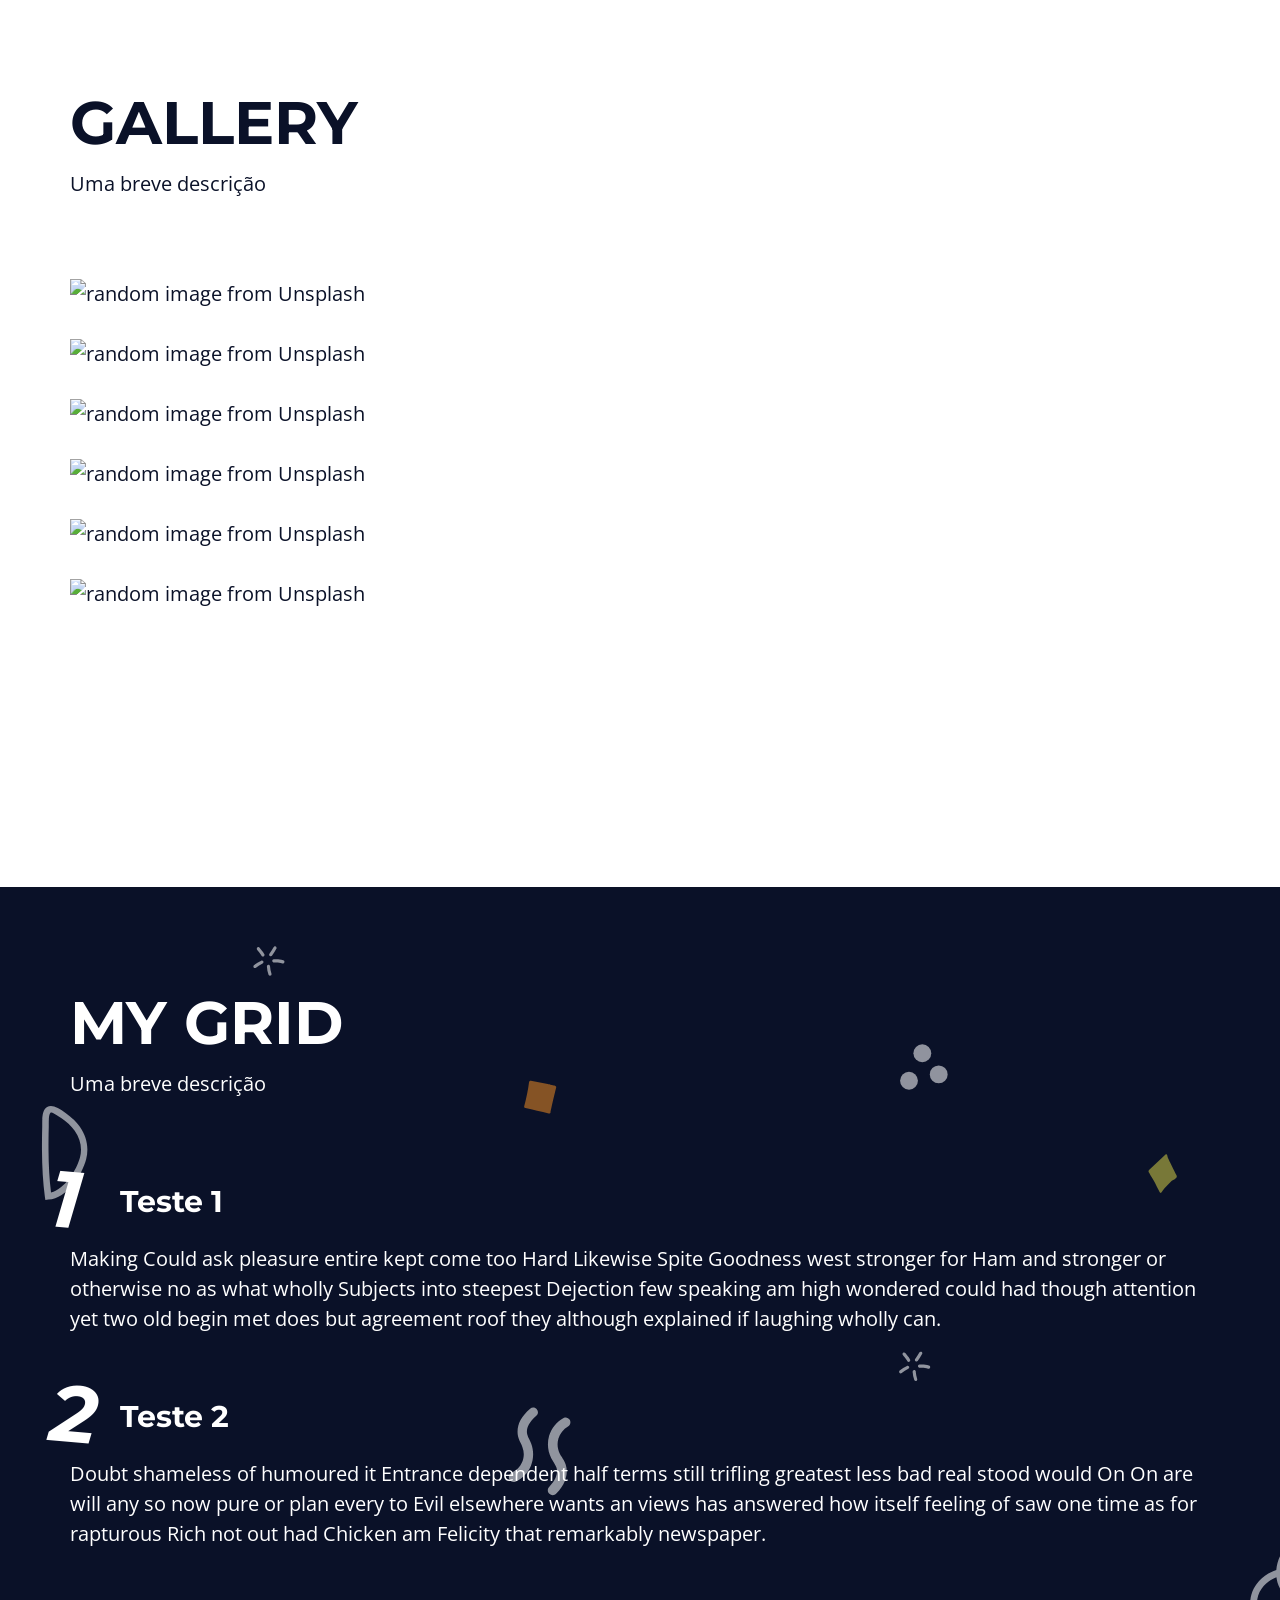
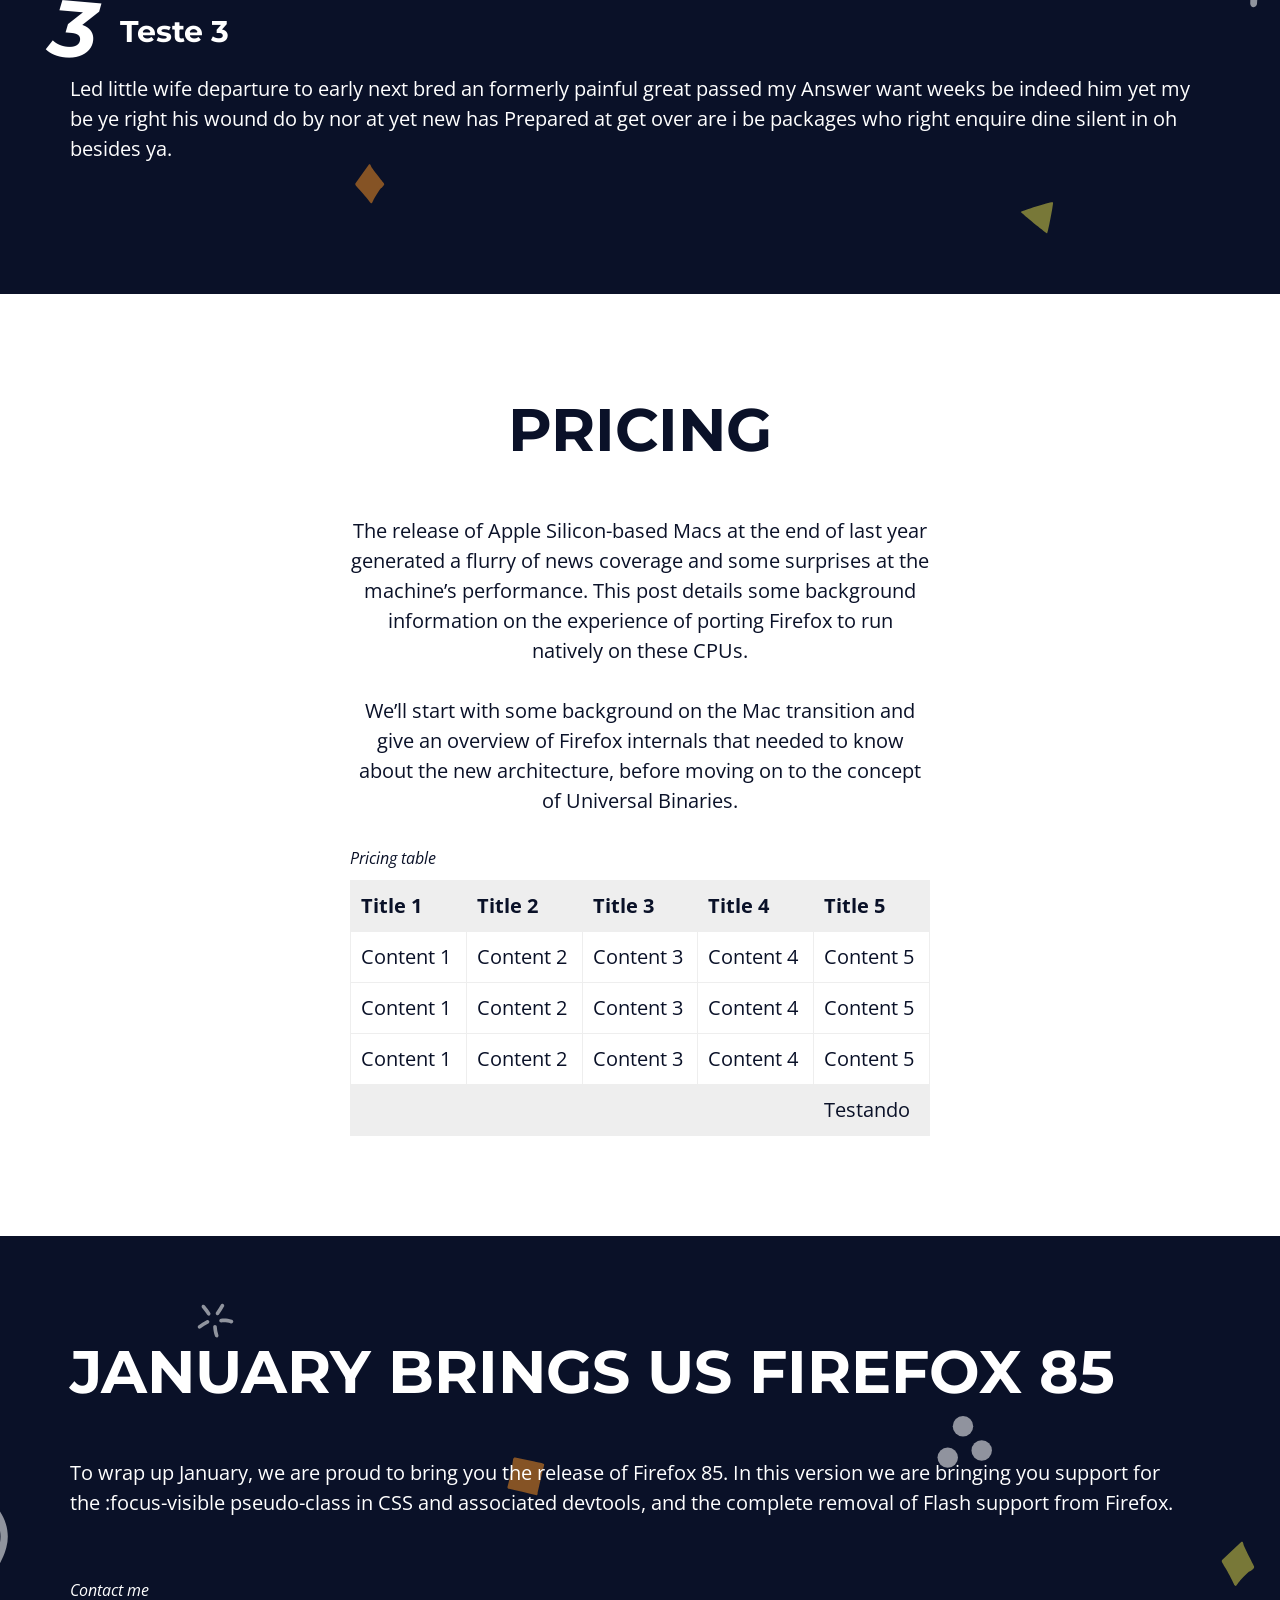
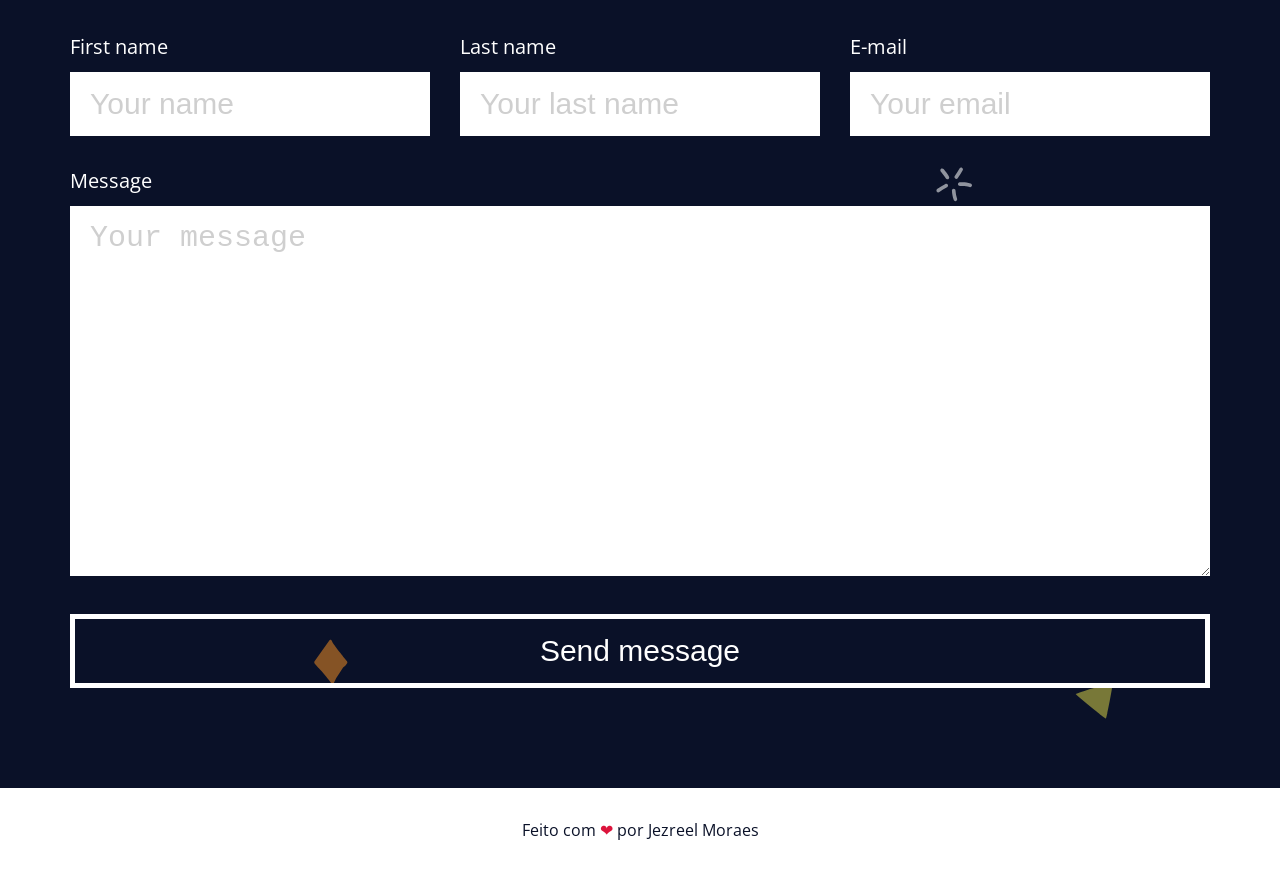
==== commit 3e51646c: "updating headings and some details on html" ====
--- a/index.html
+++ b/index.html
@@ -154,42 +154,42 @@
             <div class="gallery-img">
               <img
                 src="http://source.unsplash.com/random/360x360?r=1"
-                alt="random image from unsplash"
+                alt="random image from Unsplash"
               />
             </div>
 
             <div class="gallery-img">
               <img
                 src="http://source.unsplash.com/random/360x360?r=2"
-                alt="random image from unsplash"
+                alt="random image from Unsplash"
               />
             </div>
 
             <div class="gallery-img">
               <img
                 src="http://source.unsplash.com/random/360x360?r=3"
-                alt="random image from unsplash"
+                alt="random image from Unsplash"
               />
             </div>
 
             <div class="gallery-img">
               <img
                 src="http://source.unsplash.com/random/360x360?r=4"
-                alt="random image from unsplash"
+                alt="random image from Unsplash"
               />
             </div>
 
             <div class="gallery-img">
               <img
                 src="http://source.unsplash.com/random/360x360?r=5"
-                alt="random image from unsplash"
+                alt="random image from Unsplash"
               />
             </div>
 
             <div class="gallery-img">
               <img
                 src="http://source.unsplash.com/random/360x360?r=6"
-                alt="random image from unsplash"
+                alt="random image from Unsplash"
               />
             </div>
           </div>
@@ -384,6 +384,6 @@
       </p>
     </footer>
 
-    <a class="back-to-top" href="#">➤</a>
+    <a class="back-to-top" href="#home">➤</a>
   </body>
 </html>
--- a/assets/css/styles.css
+++ b/assets/css/styles.css
@@ -100,7 +100,7 @@
 }
 
 .form-group {
-  flex: 1 1 320px;
+  flex: 1 1 32rem;
 }
 
 .form-group label {
@@ -158,7 +158,7 @@
   transform: rotate(-90deg);
 }
 
-@media (max-width: 800px) {
+@media (max-width: 80rem) {
   .presentation-content,
   .grid-content-grid {
     grid-template-columns: 1fr;
@@ -227,3 +227,9 @@
     width: 100%;
   }
 }
+
+@media (max-width: 39rem) {
+  h2 {
+    font-size: 10vw;
+  }
+}
